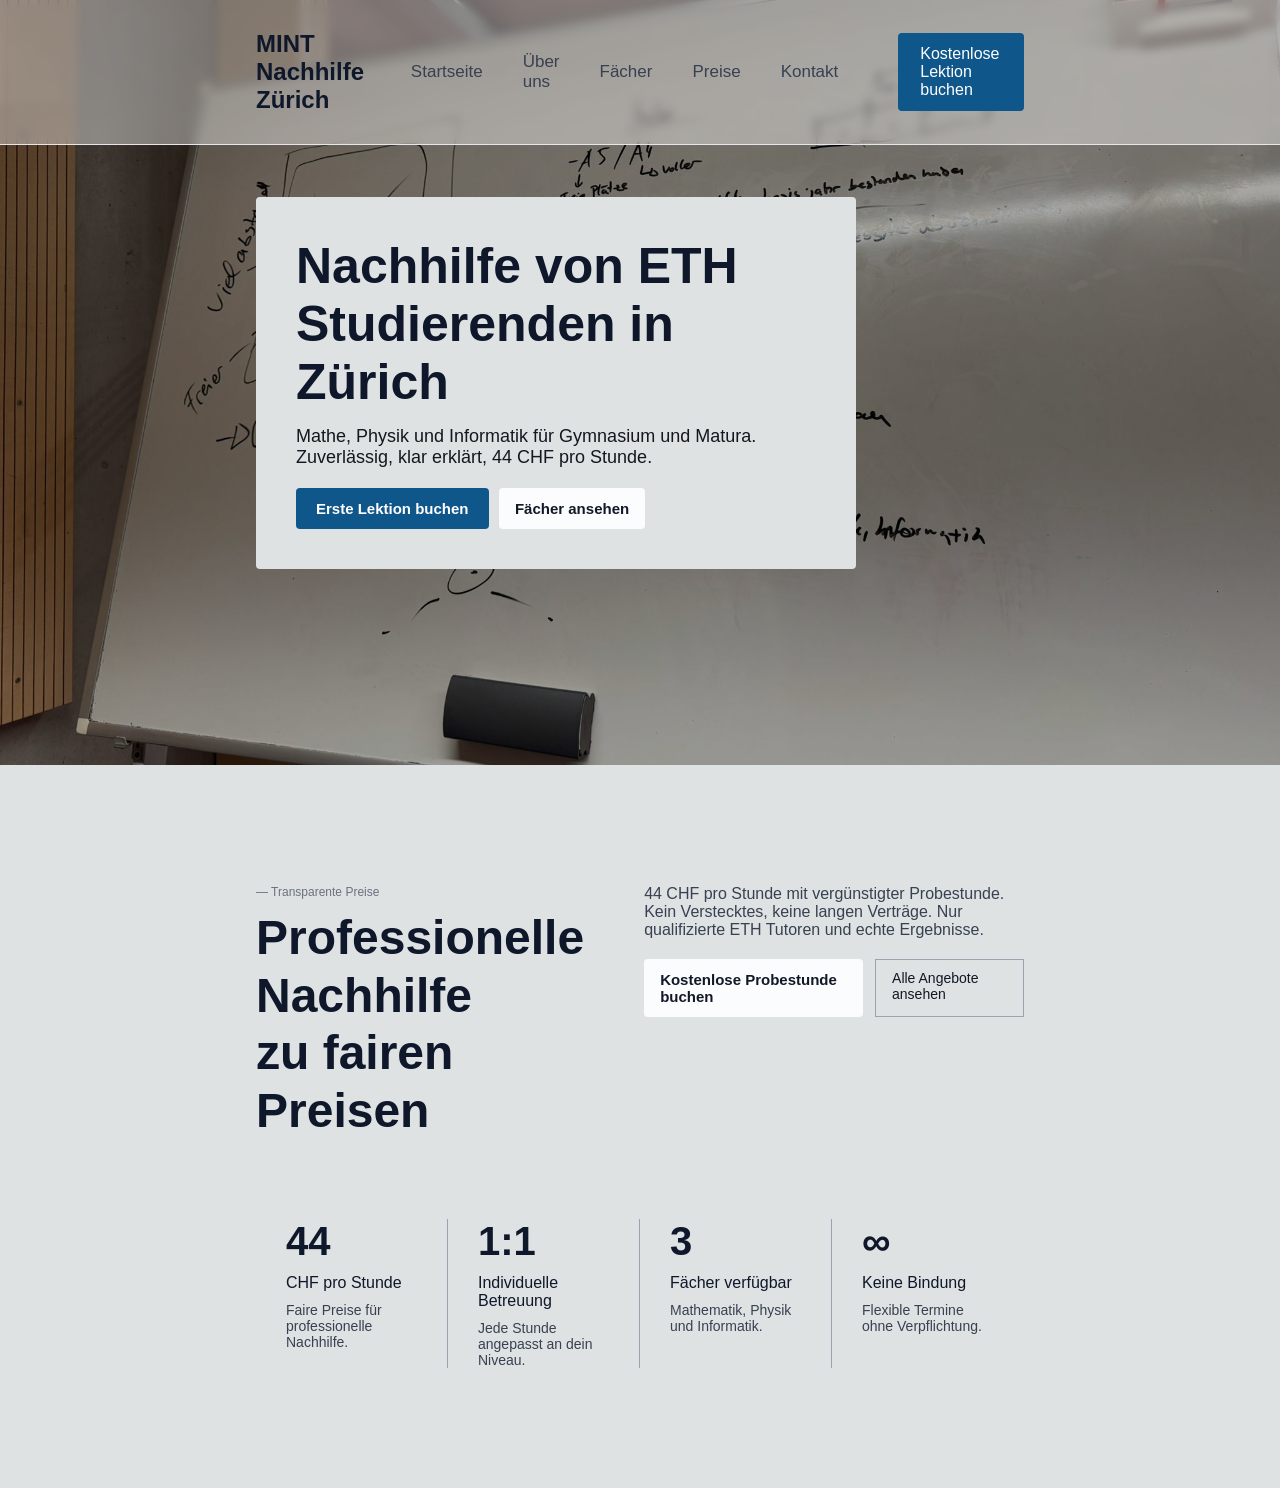
==== index.html @ 96c2170a "Testing pages host" ====
<!DOCTYPE html>
<html lang="de">
<head>
    <meta charset="UTF-8">
    <meta name="viewport" content="width=device-width, initial-scale=1.0">
    <title>MINT Nachhilfe Zürich</title>
    <link rel="stylesheet" href="style.css">
</head>
<body>

<!-- NAVBAR -->
<header class="navbar">
    <div class="nav-left">MINT Nachhilfe Zürich</div>

    <div class="menu-toggle" onclick="toggleMenu()">☰</div>

    <nav class="nav-center" id="navMenu">
        <a href="#">Startseite</a>
        <a href="#">Über uns</a>
        <a href="#">Fächer</a>
        <a href="#">Preise</a>
        <a href="#">Kontakt</a>
    </nav>

    <div class="nav-right">
        <a href="#" class="btn-primary">Kostenlose Lektion buchen</a>
    </div>
</header>

<!-- HERO -->
<section class="hero">
    <div class="overlay"></div>

    <div class="hero-box">
        <h1>Nachhilfe von ETH<br>Studierenden in Zürich</h1>
        <p>
            Mathe, Physik und Informatik für Gymnasium und Matura.
            Zuverlässig, klar erklärt, 44 CHF pro Stunde.
        </p>

        <div class="buttons">
            <a href="#" class="btn-blue">Erste Lektion buchen</a>
            <a href="#" class="btn-light">Fächer ansehen</a>
        </div>
    </div>
</section>


<!-- NEW AFTER HERO -->
<section class="pricing">

  <div class="pricing-top">

    <div class="pricing-left">
      <span class="tag">— Transparente Preise</span>
      <h2>
        Professionelle Nachhilfe<br>
        zu fairen Preisen
      </h2>
    </div>

    <div class="pricing-right">
      <p>
        44 CHF pro Stunde mit vergünstigter Probestunde.
        Kein Verstecktes, keine langen Verträge.
        Nur qualifizierte ETH Tutoren und echte Ergebnisse.
      </p>

      <div class="pricing-buttons">
        <a href="#" class="btn-light">Kostenlose Probestunde buchen</a>
        <a href="#" class="btn-outline">Alle Angebote ansehen</a>
      </div>
    </div>

  </div>

  <!-- STATS -->
  <div class="stats-container">

    <div class="stat">
      <h3>44</h3>
      <span>CHF pro Stunde</span>
      <p>Faire Preise für professionelle Nachhilfe.</p>
    </div>

    <div class="stat">
      <h3>1:1</h3>
      <span>Individuelle Betreuung</span>
      <p>Jede Stunde angepasst an dein Niveau.</p>
    </div>

    <div class="stat">
      <h3>3</h3>
      <span>Fächer verfügbar</span>
      <p>Mathematik, Physik und Informatik.</p>
    </div>

    <div class="stat">
      <h3>∞</h3>
      <span>Keine Bindung</span>
      <p>Flexible Termine ohne Verpflichtung.</p>
    </div>

  </div>

</section>



</body>
<script>
    function toggleMenu() {
      document.getElementById("navMenu").classList.toggle("active");
    }
</script>
</html>
---- style.css ----
* {
  margin: 0;
  padding: 0;
  box-sizing: border-box;
  font-family: -apple-system, BlinkMacSystemFont, "Segoe UI", Roboto, sans-serif;
}

body {
  background: #DFE2E3;
  color: #0f172a;
}

/* NAVBAR */
.navbar {
  display: flex;
  justify-content: space-between;
  align-items: center;
  /*padding: 24px 80px;*/
  padding: 30px 20%;
  /*background: #DFE2E3;*/
  background: rgba(255, 255, 255, 0.4); /* 70% weiß */
  backdrop-filter: blur(5px); /* optional, sieht modern aus */

  border-bottom: 1px solid #e5e7eb;
  position: absolute;/*sticky;*/
  top: 0;
  z-index: 1000;
  width: 100%; /*why NEW ?????*/
}

.nav-center a {
  margin: 0 20px;
  text-decoration: none;
  color: #374151;
  font-size: 17px;
  font-weight: 500;
}

.nav-left {
  font-weight: 600;
  font-size: 24px; /* größerer Titel */
}

.btn-primary {
  background: #0f568b;
  color: white;
  padding: 12px 22px;
  text-decoration: none;
  border-radius: 4px;
  font-size: 16px;
   font-weight: 500;
}

/* HERO */
.hero {
  position: relative;
  height: 85vh;
  background: url("web_design.jpeg") center/cover no-repeat;
  display: flex;
  align-items: center;
  justify-content: flex-start; /* statt center */
  padding-left: 20%; /* schiebt Box nach links */
}

.overlay {
  position: absolute;
  inset: 0;
  background: rgba(0,0,0,0.35);
}

/* BOX */
.hero-box {
  position: relative;
  background: #DFE2E3;
  padding: 40px;
  max-width: 600px;
  text-align: left;
  border-radius: 4px;
}

.hero-box h1 {
  font-size: 50px;
  margin-bottom: 15px;
  font-weight: 600;
}

.hero-box p {
  font-size: 18px;
  color: #15171F;
  margin-bottom: 20px;
  font-weight: 500;
}

/* BUTTONS */
.buttons {
  display: flex;
  gap: 2%;
}

.btn-blue {
  background: #0f568b;
  color: white;
  padding: 12px 20px;
  text-decoration: none;
  border-radius: 4px;
  font-size: 15px;
  font-weight: 600;
}

.btn-light {
  background: #FBFCFD;
  color: #111827;
  padding: 12px 16px;
  text-decoration: none;
  border-radius: 4px;
  font-size: 15px;
  font-weight: 600;
}


/* WICHTIG für sauberes Layout */
.navbar > * {
  display: flex;
  align-items: center;
}



/* Button größer + NICHT ganz rechts kleben */
.nav-right {
  margin-left: 40px;
}



/*NEU BAR phone*/

/* Burger Icon */
.menu-toggle {
  display: none;
  font-size: 24px;
  cursor: pointer;
}

/* Mobile */
@media (max-width: 768px) {

  .navbar {
    padding: 20px 20px; /* kleiner auf Handy */
  }

  .nav-left {
    font-size: 18px;
  }
  
  .hero {
    justify-content: center;
    padding-left: 0;
  }

  .hero-box {
    margin: 20px;
    padding: 25px;
  }

  .hero-box h1 {
    font-size: 26px;
  }

  .nav-center {
    position: absolute;
    top: 70px;
    left: 0;
    width: 100%;
    background: white;
    display: none;
    flex-direction: column;
    padding: 20px;
    border-top: 1px solid #e5e7eb;
  }

  .nav-center a {
    margin: 10px 0;
  }

  .nav-center.active {
    display: flex;
  }

  .menu-toggle {
    display: block;
  }

  .nav-right {
    display: none;
  }
}













.pricing {
  padding: 120px 20%;
}

/* TOP */
.pricing-top {
  display: flex;
  justify-content: space-between;
  align-items: flex-start;
  margin-bottom: 80px;
  gap: 60px;
}

.pricing-left h2 {
  font-size: 48px;
  font-weight: 600;
  line-height: 1.2;
}

.tag {
  font-size: 12px;
  color: #6b7280;
  display: block;
  margin-bottom: 10px;
}

.pricing-right {
  max-width: 400px;
}

.pricing-right p {
  font-size: 16px;
  color: #374151;
  margin-bottom: 20px;
}

/* BUTTONS */
.pricing-buttons {
  display: flex;
  gap: 12px;
}

.btn-outline {
  border: 1px solid #9ca3af;
  padding: 10px 16px;
  text-decoration: none;
  color: #111827;
  font-size: 14px;
}

/* STATS */
.stats-container {
  display: flex;
  justify-content: space-between;
}

.stat {
  flex: 1;
  padding: 0 30px;
  position: relative;
}

.stat:not(:last-child)::after {
  content: "";
  position: absolute;
  right: 0;
  top: 0;
  width: 1px;
  height: 100%;
  background: #9ca3af;
}

.stat h3 {
  font-size: 40px;
  margin-bottom: 10px;
  font-weight: 600;
}

.stat span {
  display: block;
  font-size: 16px;
  font-weight: 500;
  margin-bottom: 10px;
}

.stat p {
  font-size: 14px;
  color: #374151;
  max-width: 180px;
}

/* MOBILE */
@media (max-width: 768px) {
  .pricing-top {
    flex-direction: column;
  }

  .pricing-left h2 {
    font-size: 28px;
  }

  .stats-container {
    flex-direction: column;
    gap: 40px;
  }

  .stat::after {
    display: none;
  }
}
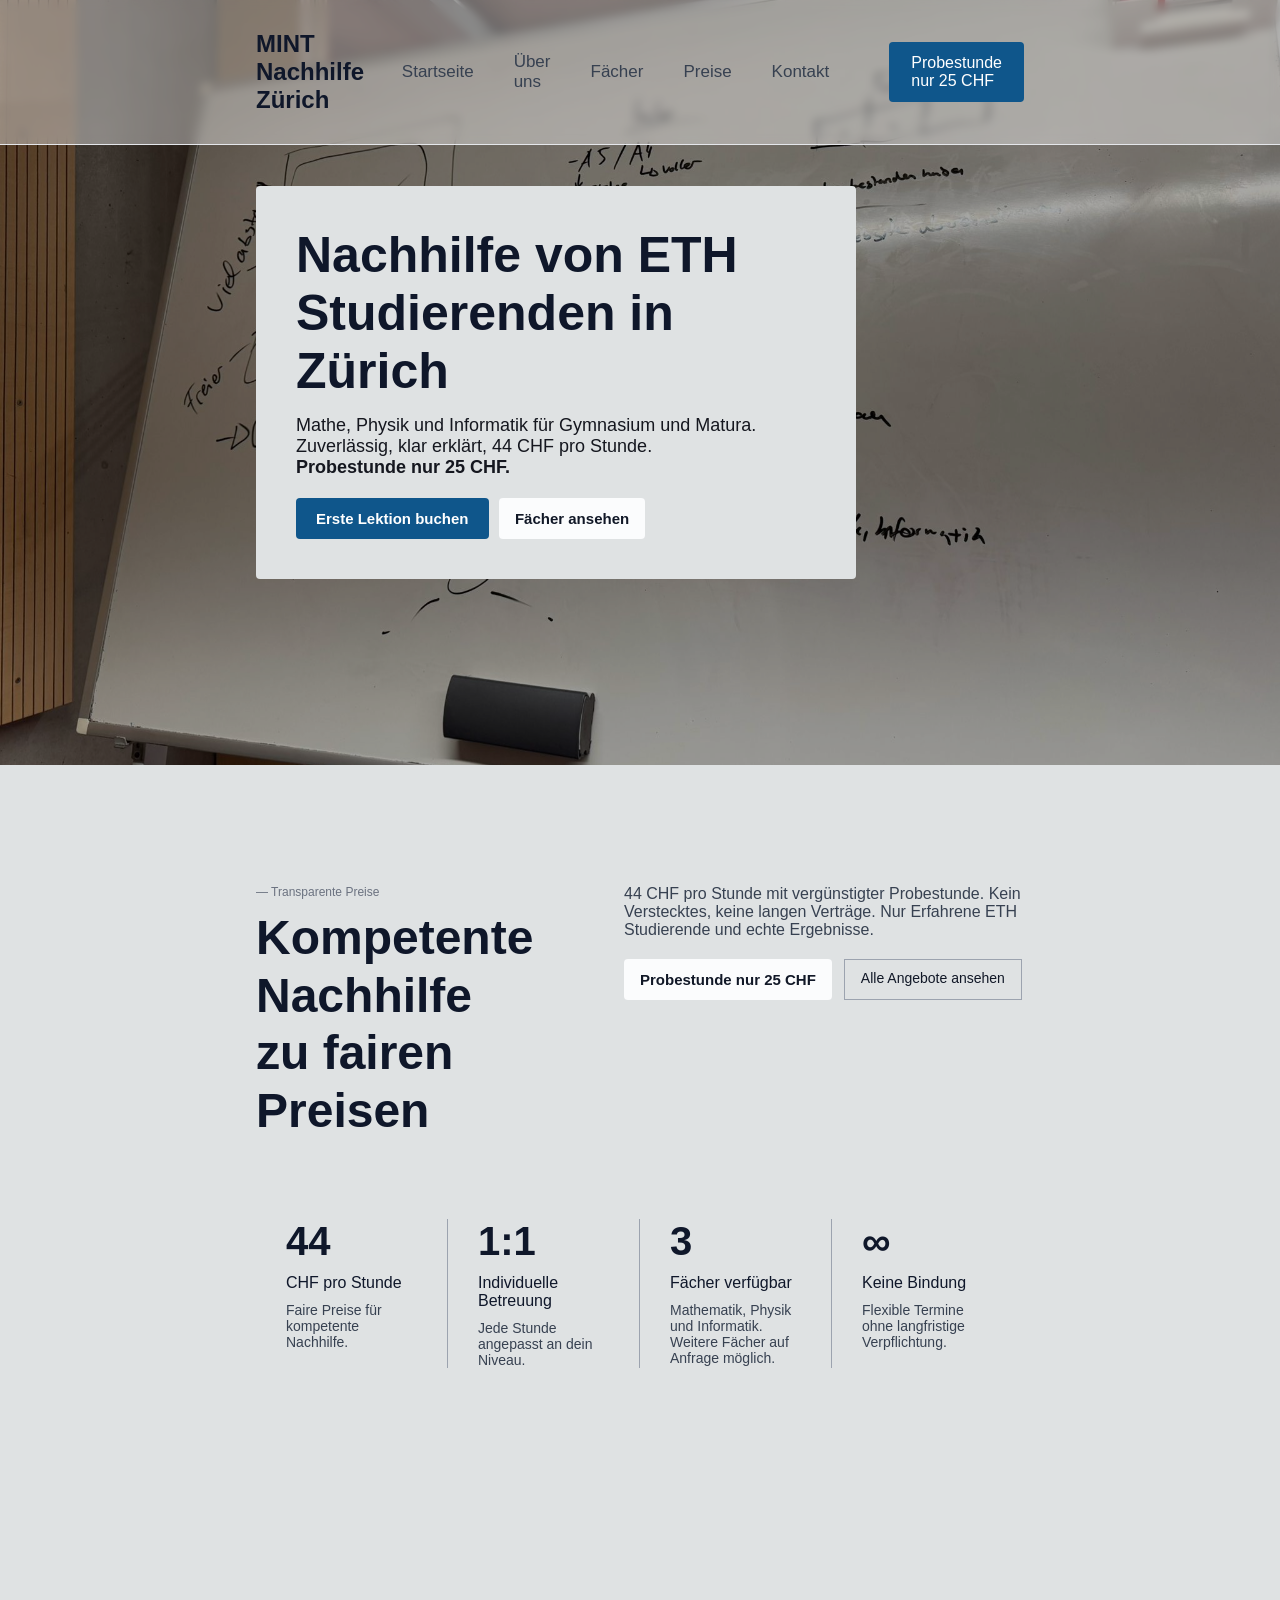
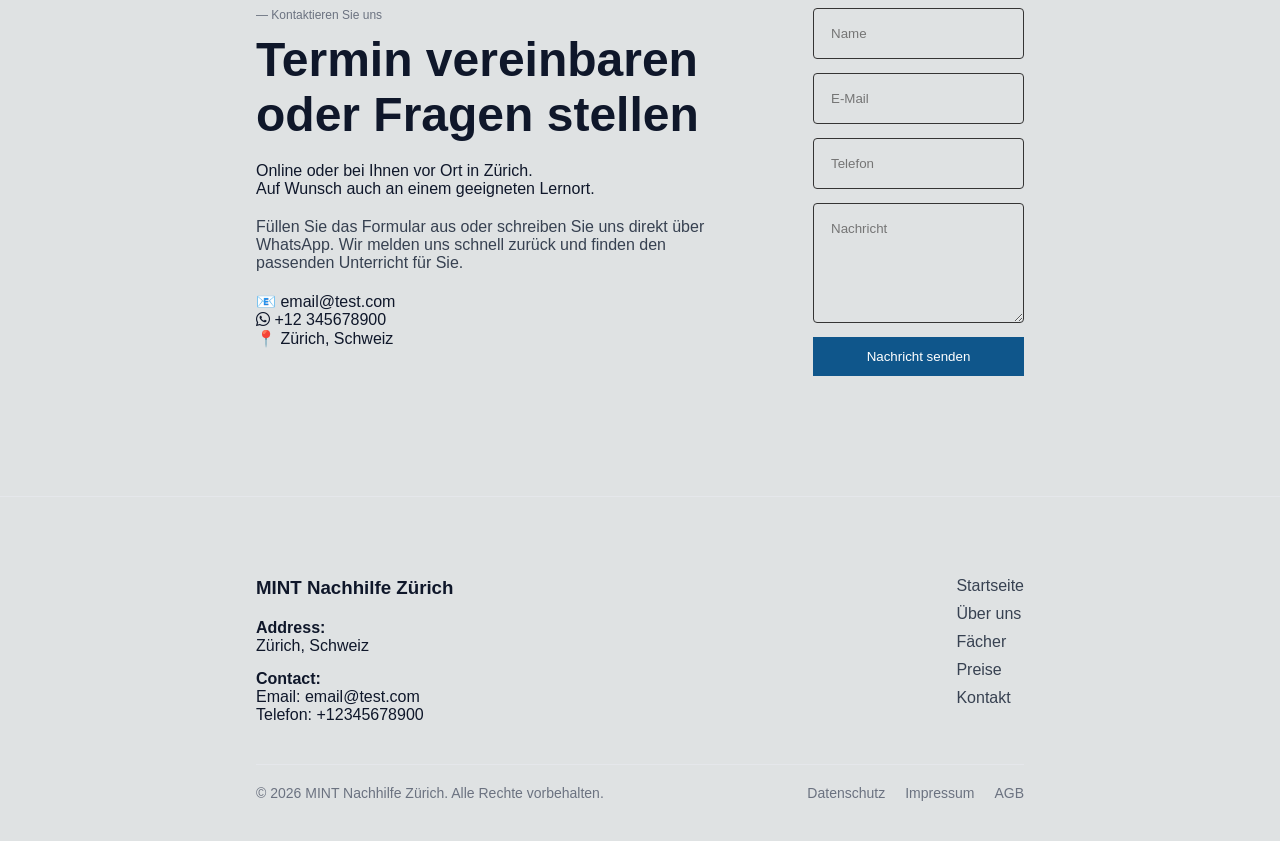
==== commit b0bd368f: "finished index almost form_spree" ====
--- a/index.html
+++ b/index.html
@@ -5,6 +5,7 @@
     <meta name="viewport" content="width=device-width, initial-scale=1.0">
     <title>MINT Nachhilfe Zürich</title>
     <link rel="stylesheet" href="style.css">
+    <link rel="stylesheet" href="https://cdnjs.cloudflare.com/ajax/libs/font-awesome/6.0.0/css/all.min.css">
 </head>
 <body>
 
@@ -17,13 +18,13 @@
     <nav class="nav-center" id="navMenu">
         <a href="#">Startseite</a>
         <a href="#">Über uns</a>
-        <a href="#">Fächer</a>
-        <a href="#">Preise</a>
-        <a href="#">Kontakt</a>
+        <a href="#price">Fächer</a>
+        <a href="#price">Preise</a>
+        <a href="#kontakt">Kontakt</a>
     </nav>
 
     <div class="nav-right">
-        <a href="#" class="btn-primary">Kostenlose Lektion buchen</a>
+        <a href="#kontakt" class="btn-primary">Probestunde nur 25 CHF</a>
     </div>
 </header>
 
@@ -36,25 +37,26 @@
         <p>
             Mathe, Physik und Informatik für Gymnasium und Matura.
             Zuverlässig, klar erklärt, 44 CHF pro Stunde.
+            <br><strong>Probestunde nur 25 CHF.</strong>
         </p>
 
         <div class="buttons">
-            <a href="#" class="btn-blue">Erste Lektion buchen</a>
-            <a href="#" class="btn-light">Fächer ansehen</a>
+            <a href="#kontakt" class="btn-blue">Erste Lektion buchen</a>
+            <a href="#price" class="btn-light">Fächer ansehen</a>
         </div>
     </div>
 </section>
 
 
 <!-- NEW AFTER HERO -->
-<section class="pricing">
+<section id="price" class="pricing">
 
   <div class="pricing-top">
 
     <div class="pricing-left">
       <span class="tag">— Transparente Preise</span>
       <h2>
-        Professionelle Nachhilfe<br>
+        Kompetente Nachhilfe<br>
         zu fairen Preisen
       </h2>
     </div>
@@ -63,11 +65,11 @@
       <p>
         44 CHF pro Stunde mit vergünstigter Probestunde.
         Kein Verstecktes, keine langen Verträge.
-        Nur qualifizierte ETH Tutoren und echte Ergebnisse.
+        Nur Erfahrene ETH Studierende und echte Ergebnisse.
       </p>
 
       <div class="pricing-buttons">
-        <a href="#" class="btn-light">Kostenlose Probestunde buchen</a>
+        <a href="#kontakt" class="btn-light">Probestunde nur 25 CHF</a>
         <a href="#" class="btn-outline">Alle Angebote ansehen</a>
       </div>
     </div>
@@ -80,7 +82,7 @@
     <div class="stat">
       <h3>44</h3>
       <span>CHF pro Stunde</span>
-      <p>Faire Preise für professionelle Nachhilfe.</p>
+      <p>Faire Preise für kompetente Nachhilfe.</p>
     </div>
 
     <div class="stat">
@@ -93,12 +95,13 @@
       <h3>3</h3>
       <span>Fächer verfügbar</span>
       <p>Mathematik, Physik und Informatik.</p>
+      <p>Weitere Fächer auf Anfrage möglich.</p>
     </div>
 
     <div class="stat">
       <h3>∞</h3>
       <span>Keine Bindung</span>
-      <p>Flexible Termine ohne Verpflichtung.</p>
+      <p>Flexible Termine ohne langfristige Verpflichtung.</p>
     </div>
 
   </div>
@@ -107,7 +110,119 @@
 
 
 
+
+
+
+<section id="kontakt" class="contact-section">
+
+  <div class="contact-container">
+
+    <!-- LEFT -->
+    <div class="contact-left">
+      <p class="contact-small">— Kontaktieren Sie uns</p>
+
+      <h2>
+        Termin vereinbaren<br>
+        oder Fragen stellen
+      </h2>
+
+      <p>
+        Online oder bei Ihnen vor Ort in Zürich.<br>
+        Auf Wunsch auch an einem geeigneten Lernort.
+      </p>
+
+      <p class="contact-text">
+        Füllen Sie das Formular aus oder schreiben Sie uns direkt über WhatsApp.
+        Wir melden uns schnell zurück und finden den passenden Unterricht für Sie.
+      </p>
+
+      <p>📧 email@test.com</p>
+      <p> <i class="fa-brands fa-whatsapp"></i> +12 345678900</p>
+      <p>📍 Zürich, Schweiz</p>
+    </div>
+
+    <!-- RIGHT --> <!-- DEACTIVATED ON FORM SPREE!!!!!!!!!!! -->
+    <form action="https://formspree.io/f/xnjoeqoz" method="POST" class="contact-form">
+
+      <input type="text" name="name" placeholder="Name" required>
+      <input type="email" name="email" placeholder="E-Mail" required>
+      <input type="text" name="phone" placeholder="Telefon">
+
+      <!--<select name="subject">
+        <option>Worum geht es hauptsächlich?</option>
+        <option>Mathe</option>
+        <option>Physik</option>
+        <option>Informatik</option>
+      </select> -->
+
+      <textarea name="message" placeholder="Nachricht"></textarea>
+
+      <!-- Honeypot -->
+      <input type="text" name="website" style="display:none">
+
+      <button type="submit">Nachricht senden</button>
+
+    </form>
+
+  </div>
+
+</section>
+
+
+
+
+
+
+
+
+
+
+
+
+
+<footer class="footer">
+
+  <div class="footer-container">
+
+    <!-- LEFT -->
+    <div class="footer-left">
+      <h3>MINT Nachhilfe Zürich</h3>
+
+      <p class="footer-title">Address:</p>
+      <p>Zürich, Schweiz</p>
+
+      <p class="footer-title">Contact:</p>
+      <p>Email: email@test.com</p>
+      <p>Telefon: +12345678900</p>
+    </div>
+
+    <!-- RIGHT -->
+    <div class="footer-right">
+      <a href="#">Startseite</a>
+      <a href="#">Über uns</a>
+      <a href="#">Fächer</a>
+      <a href="#">Preise</a>
+      <a href="#kontakt">Kontakt</a>
+    </div>
+
+  </div>
+
+  <div class="footer-bottom">
+    <p>© 2026 MINT Nachhilfe Zürich. Alle Rechte vorbehalten.</p>
+
+    <div class="footer-links">
+      <a href="#">Datenschutz</a>
+      <a href="#">Impressum</a>
+      <a href="#">AGB</a>
+    </div>
+  </div>
+
+</footer>
+
 </body>
+
+
+
 <script>
     function toggleMenu() {
       document.getElementById("navMenu").classList.toggle("active");
--- a/style.css
+++ b/style.css
@@ -205,8 +205,7 @@
 
 
 
-
-
+/*alot of code     -transparente Preise*/
 
 .pricing {
   padding: 120px 20%;
@@ -317,4 +316,159 @@
   .stat::after {
     display: none;
   }
+}
+
+
+
+
+
+
+
+
+
+
+
+/*CONTACT FORMULA */
+
+.contact-section {
+  padding: 120px 20%;
+}
+
+.contact-container {
+  display: flex;
+  justify-content: space-between;
+  gap: 80px;
+}
+
+.contact-left {
+  max-width: 500px;
+}
+
+.contact-small {
+  font-size: 12px;
+  margin-bottom: 10px;
+  color: #6b7280;
+}
+
+.contact-left h2 {
+  font-size: 48px;
+  margin-bottom: 20px;
+}
+
+.contact-text {
+  margin-top: 20px;
+  margin-bottom: 20px;
+  color: #374151;
+}
+
+/* FORM */
+.contact-form {
+  width: 400px;
+  display: flex;
+  flex-direction: column;
+  gap: 14px;
+}
+
+.contact-form input,
+.contact-form select,
+.contact-form textarea {
+  padding: 17px;
+  border: 1px solid #353434;
+  border-radius: 4px;
+  background: #DFE2E3;
+}
+
+.contact-form textarea {
+  height: 120px;
+}
+
+.contact-form button {
+  background: #0f568b;
+  color: white;
+  padding: 12px;
+  border: none;
+  cursor: pointer;
+}
+
+/* MOBILE */
+@media (max-width: 768px) {
+  .contact-container {
+    flex-direction: column;
+  }
+
+  .contact-form {
+    width: 100%;
+  }
+
+  .contact-left h2 {
+    font-size: 28px;
+  }
+}
+
+
+
+
+/*FOOTER */
+
+.footer {
+  padding: 80px 20% 40px;
+  border-top: 1px solid #e5e7eb;
+}
+
+.footer-container {
+  display: flex;
+  justify-content: space-between;
+  margin-bottom: 40px;
+}
+
+.footer-left h3 {
+  margin-bottom: 20px;
+}
+
+.footer-title {
+  margin-top: 15px;
+  font-weight: 600;
+}
+
+.footer-right {
+  display: flex;
+  flex-direction: column;
+  gap: 10px;
+}
+
+.footer-right a {
+  text-decoration: none;
+  color: #374151;
+}
+
+.footer-bottom {
+  display: flex;
+  justify-content: space-between;
+  border-top: 1px solid #e5e7eb;
+  padding-top: 20px;
+  font-size: 14px;
+  color: #6b7280;
+}
+
+.footer-links {
+  display: flex;
+  gap: 20px;
+}
+
+.footer-links a {
+  text-decoration: none;
+  color: #6b7280;
+}
+
+/* MOBILE */
+@media (max-width: 768px) {
+  .footer-container {
+    flex-direction: column;
+    gap: 30px;
+  }
+
+  .footer-bottom {
+    flex-direction: column;
+    gap: 10px;
+  }
 }
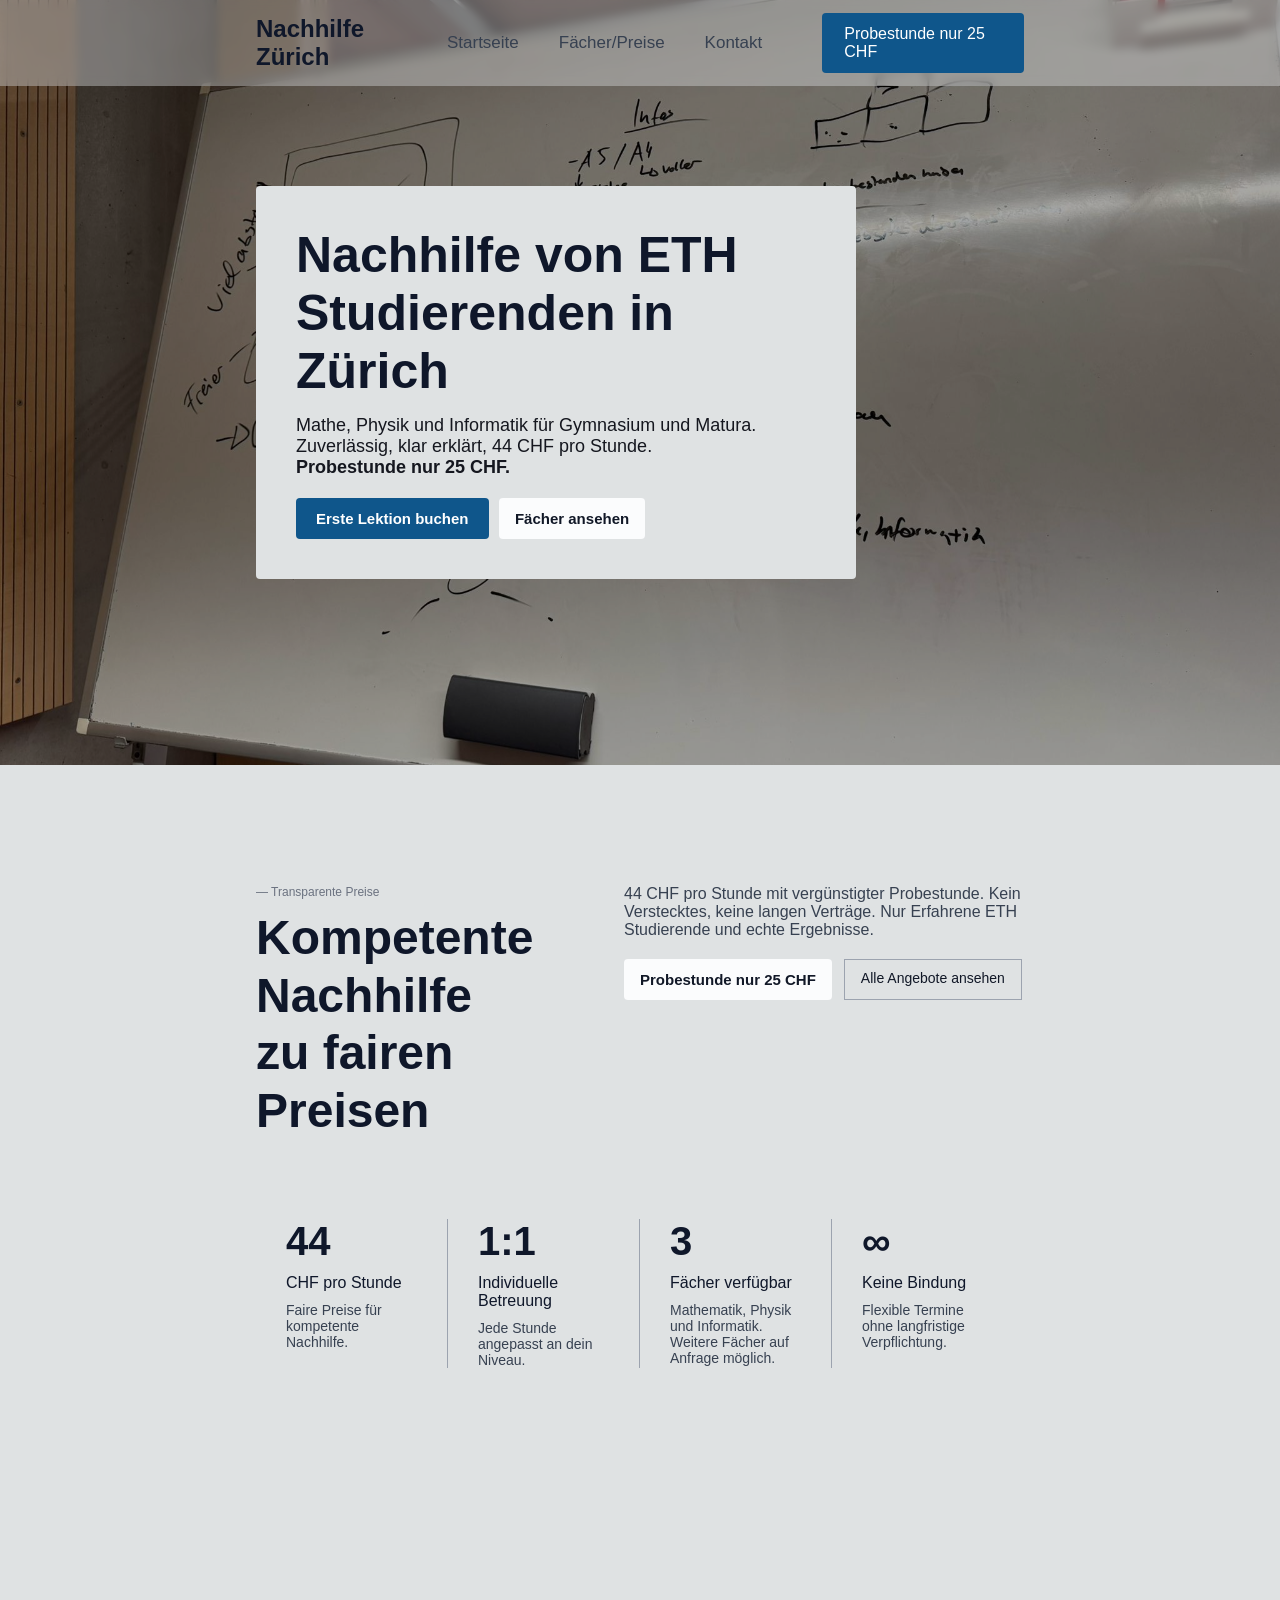
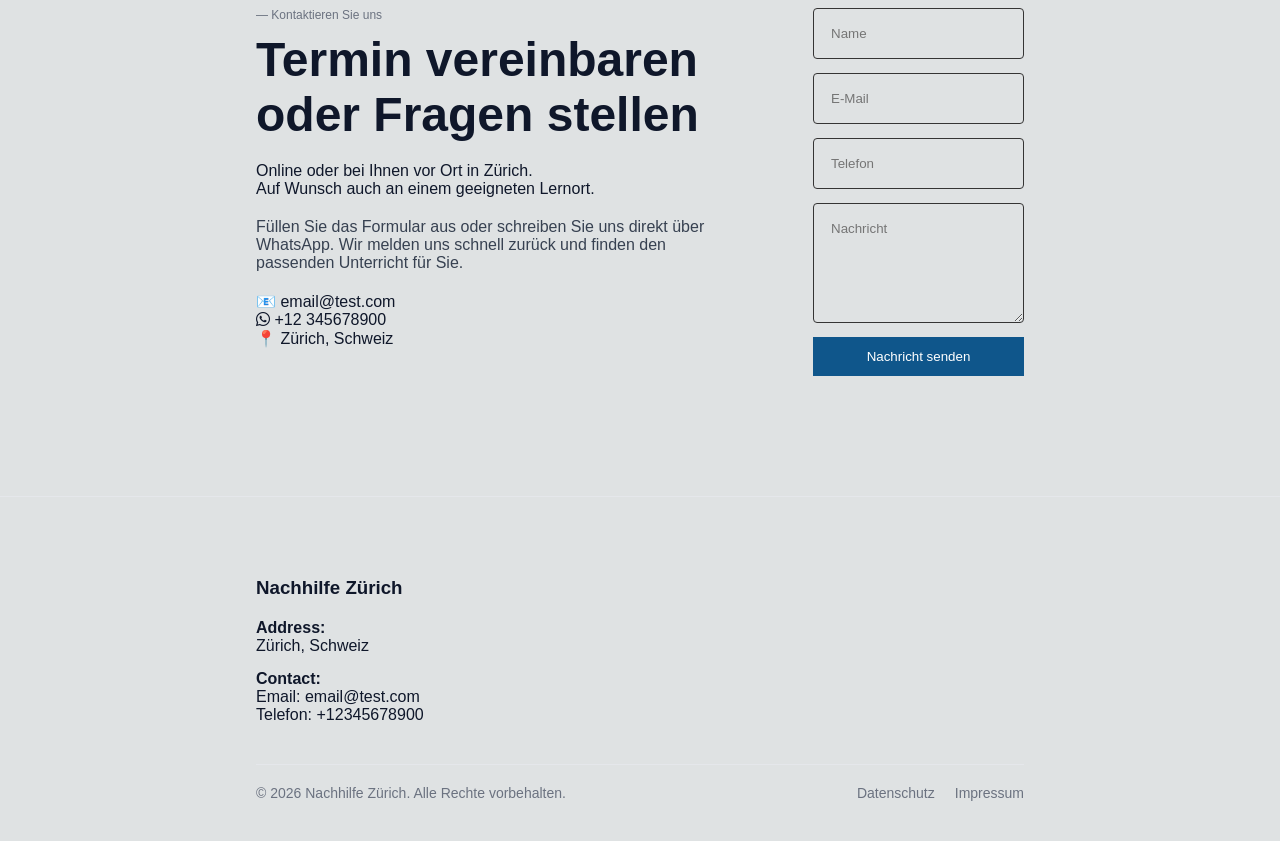
==== commit c17d188f: "impressum + fixes almost done" ====
--- a/index.html
+++ b/index.html
@@ -11,20 +11,18 @@
 
 <!-- NAVBAR -->
 <header class="navbar">
-    <div class="nav-left">MINT Nachhilfe Zürich</div>
+    <div class="nav-left">Nachhilfe Zürich</div>
 
     <div class="menu-toggle" onclick="toggleMenu()">☰</div>
 
     <nav class="nav-center" id="navMenu">
-        <a href="#">Startseite</a>
-        <a href="#">Über uns</a>
-        <a href="#price">Fächer</a>
-        <a href="#price">Preise</a>
-        <a href="#kontakt">Kontakt</a>
+        <a href="index.html">Startseite</a>
+        <a href="index.html#price">Fächer/Preise</a>
+        <a href="index.html#kontakt">Kontakt</a>
     </nav>
 
     <div class="nav-right">
-        <a href="#kontakt" class="btn-primary">Probestunde nur 25 CHF</a>
+        <a href="index.html#kontakt" class="btn-primary">Probestunde nur 25 CHF</a>
     </div>
 </header>
 
@@ -186,7 +184,7 @@
 
     <!-- LEFT -->
     <div class="footer-left">
-      <h3>MINT Nachhilfe Zürich</h3>
+      <h3>Nachhilfe Zürich</h3>
 
       <p class="footer-title">Address:</p>
       <p>Zürich, Schweiz</p>
@@ -196,24 +194,21 @@
       <p>Telefon: +12345678900</p>
     </div>
 
-    <!-- RIGHT -->
+    <!-- RIGHT
     <div class="footer-right">
-      <a href="#">Startseite</a>
-      <a href="#">Über uns</a>
-      <a href="#">Fächer</a>
-      <a href="#">Preise</a>
-      <a href="#kontakt">Kontakt</a>
-    </div>
+      <a href="datenschutz.html">Datenschutz</a>
+      <a href="impressum.html">Impressum</a>
+    </div>-->
 
   </div>
 
   <div class="footer-bottom">
-    <p>© 2026 MINT Nachhilfe Zürich. Alle Rechte vorbehalten.</p>
+    <p>© 2026 Nachhilfe Zürich. Alle Rechte vorbehalten.</p>
 
     <div class="footer-links">
-      <a href="#">Datenschutz</a>
-      <a href="#">Impressum</a>
-      <a href="#">AGB</a>
+      <a href="datenschutz.html">Datenschutz</a>
+      <a href="impressum.html">Impressum</a>
+      <!--<a href="#">AGB</a>-->
     </div>
   </div>
 
--- a/style.css
+++ b/style.css
@@ -16,12 +16,13 @@
   justify-content: space-between;
   align-items: center;
   /*padding: 24px 80px;*/
-  padding: 30px 20%;
+  padding: 1% 20%;
+  /*padding: 30px 20%;*/  /*14.04 changed*/
   /*background: #DFE2E3;*/
-  background: rgba(255, 255, 255, 0.4); /* 70% weiß */
+  background: rgba(223, 226, 227, 0.4); /* 70% weiß */
   backdrop-filter: blur(5px); /* optional, sieht modern aus */
 
-  border-bottom: 1px solid #e5e7eb;
+  /*border-bottom: 1px solid #e5e7eb;*/
   position: absolute;/*sticky;*/
   top: 0;
   z-index: 1000;
@@ -310,11 +311,28 @@
 
   .stats-container {
     flex-direction: column;
-    gap: 40px;
+    gap: 0;
   }
 
   .stat::after {
     display: none;
+  }
+
+
+
+  .stat {
+    border-top: 1px solid #9ca3af;
+    padding: 25px 0;
+  }
+
+  .stat:first-child {
+    border-top: none;
+  }
+
+  .stat h3,
+  .stat span,
+  .stat p {
+    margin: 6px 0;
   }
 }
 
@@ -471,4 +489,16 @@
     flex-direction: column;
     gap: 10px;
   }
+}
+
+
+
+/*Datenschutz + impressum*/
+.legal-page {
+  margin-top: 120px;
+}
+
+.legal-container {
+  max-width: 800px;
+  margin: 0 auto;
 }
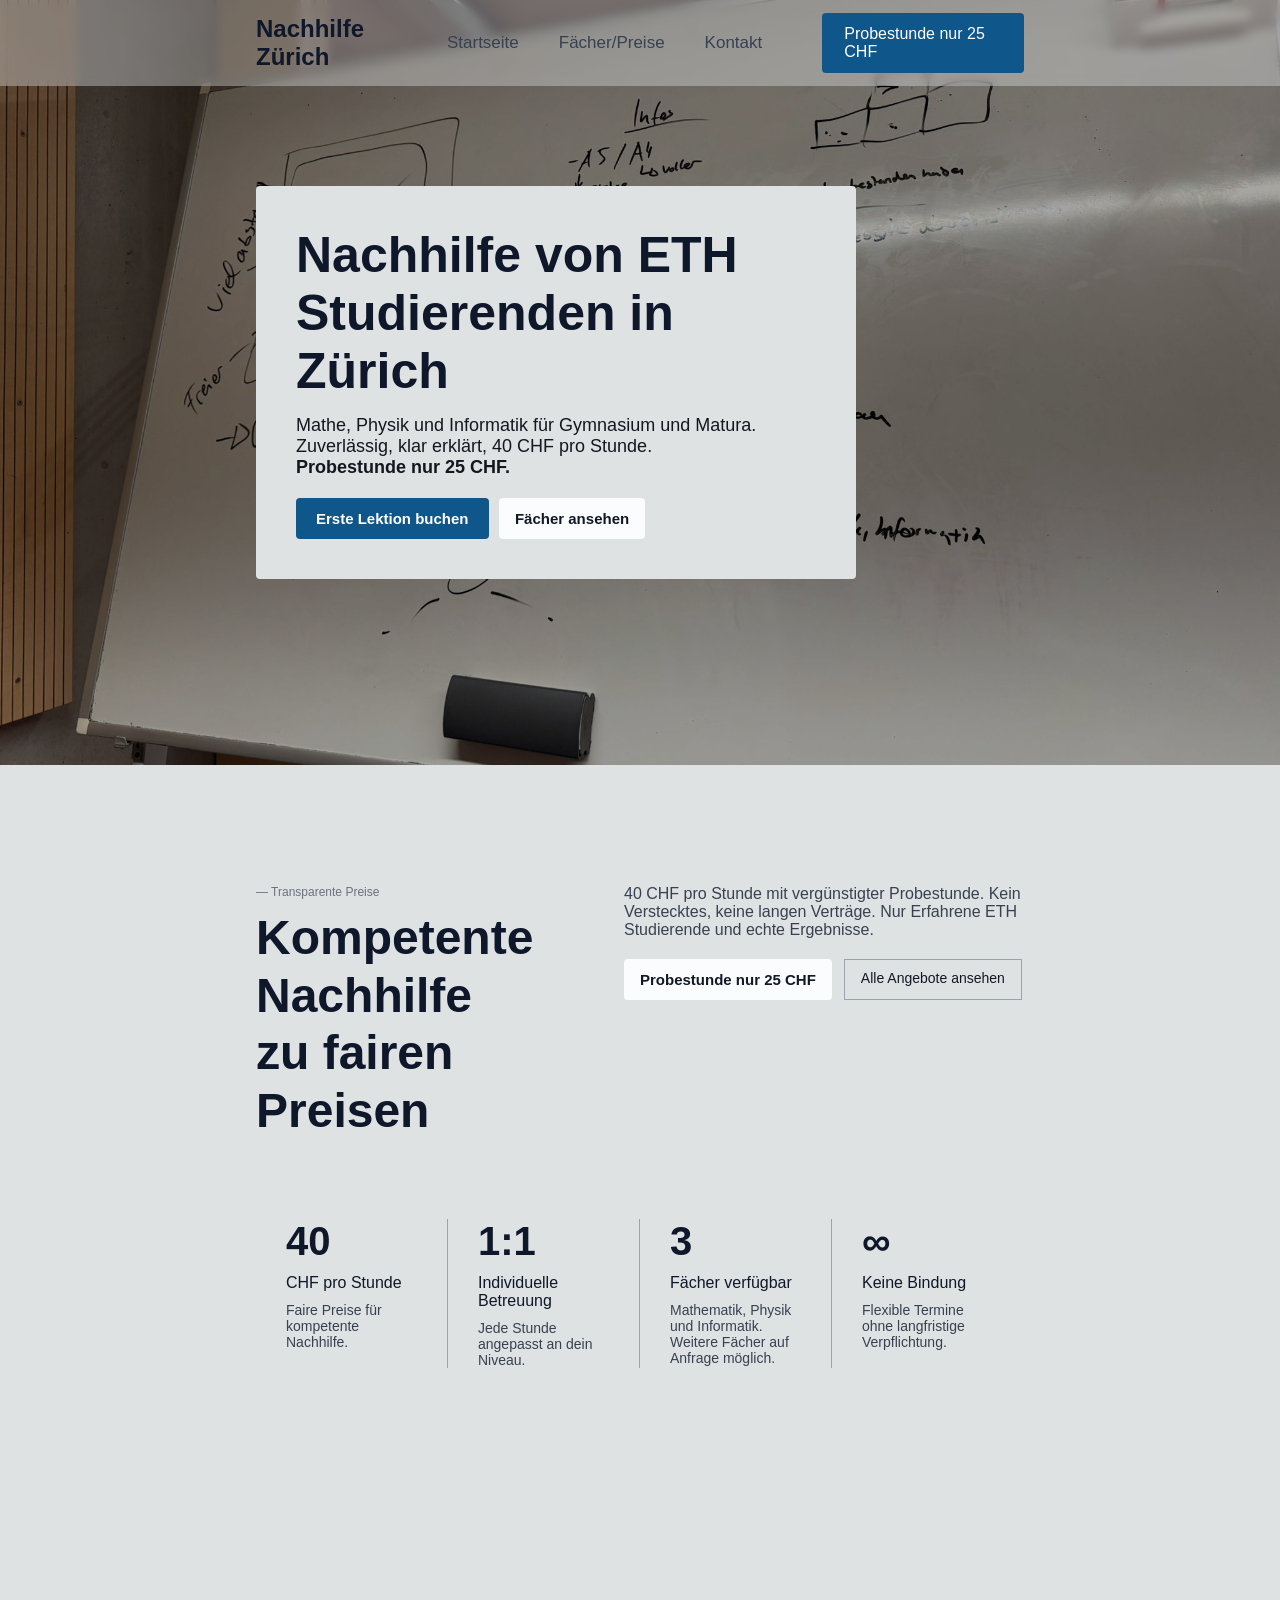
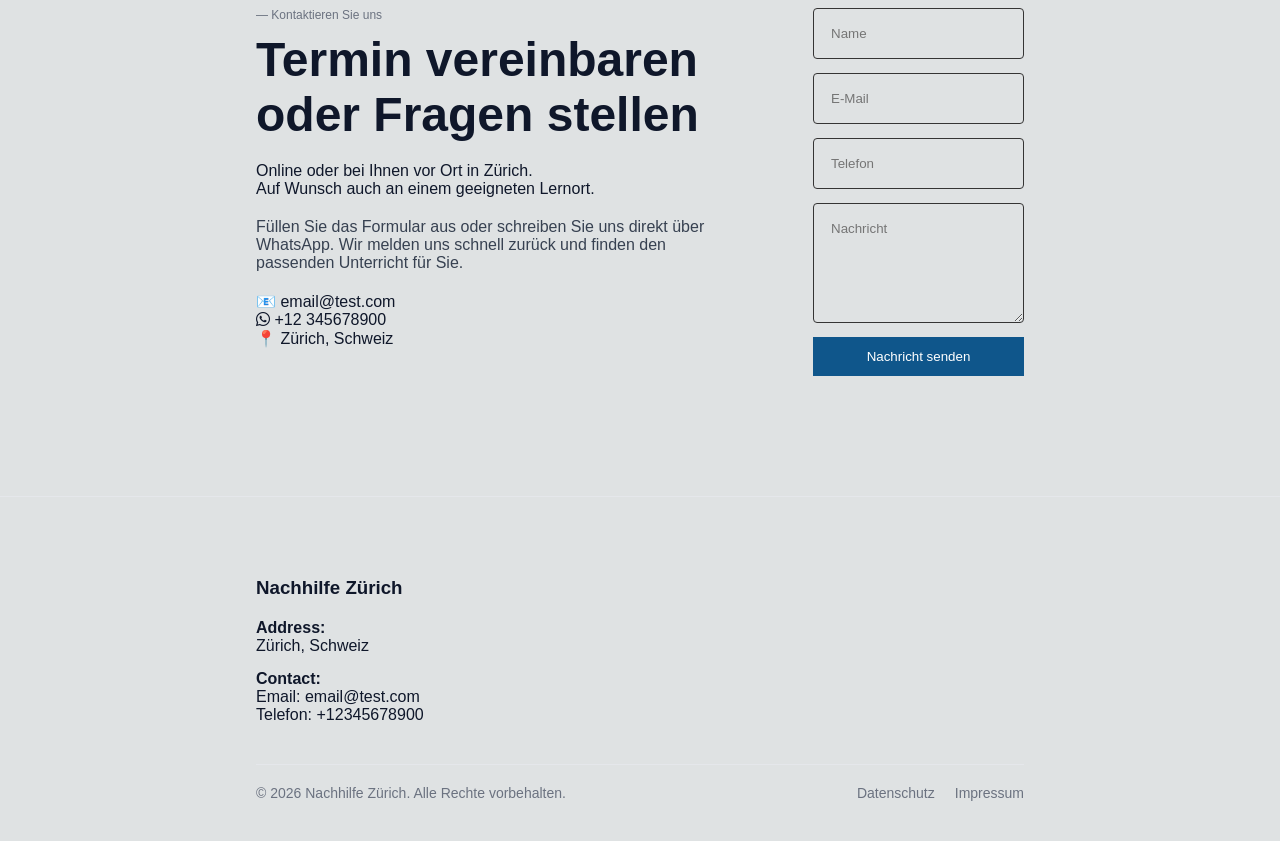
==== commit ce8c28f0: "prc" ====
--- a/index.html
+++ b/index.html
@@ -34,7 +34,7 @@
         <h1>Nachhilfe von ETH<br>Studierenden in Zürich</h1>
         <p>
             Mathe, Physik und Informatik für Gymnasium und Matura.
-            Zuverlässig, klar erklärt, 44 CHF pro Stunde.
+            Zuverlässig, klar erklärt, 40 CHF pro Stunde.
             <br><strong>Probestunde nur 25 CHF.</strong>
         </p>
 
@@ -61,7 +61,7 @@
 
     <div class="pricing-right">
       <p>
-        44 CHF pro Stunde mit vergünstigter Probestunde.
+        40 CHF pro Stunde mit vergünstigter Probestunde.
         Kein Verstecktes, keine langen Verträge.
         Nur Erfahrene ETH Studierende und echte Ergebnisse.
       </p>
@@ -78,7 +78,7 @@
   <div class="stats-container">
 
     <div class="stat">
-      <h3>44</h3>
+      <h3>40</h3>
       <span>CHF pro Stunde</span>
       <p>Faire Preise für kompetente Nachhilfe.</p>
     </div>
